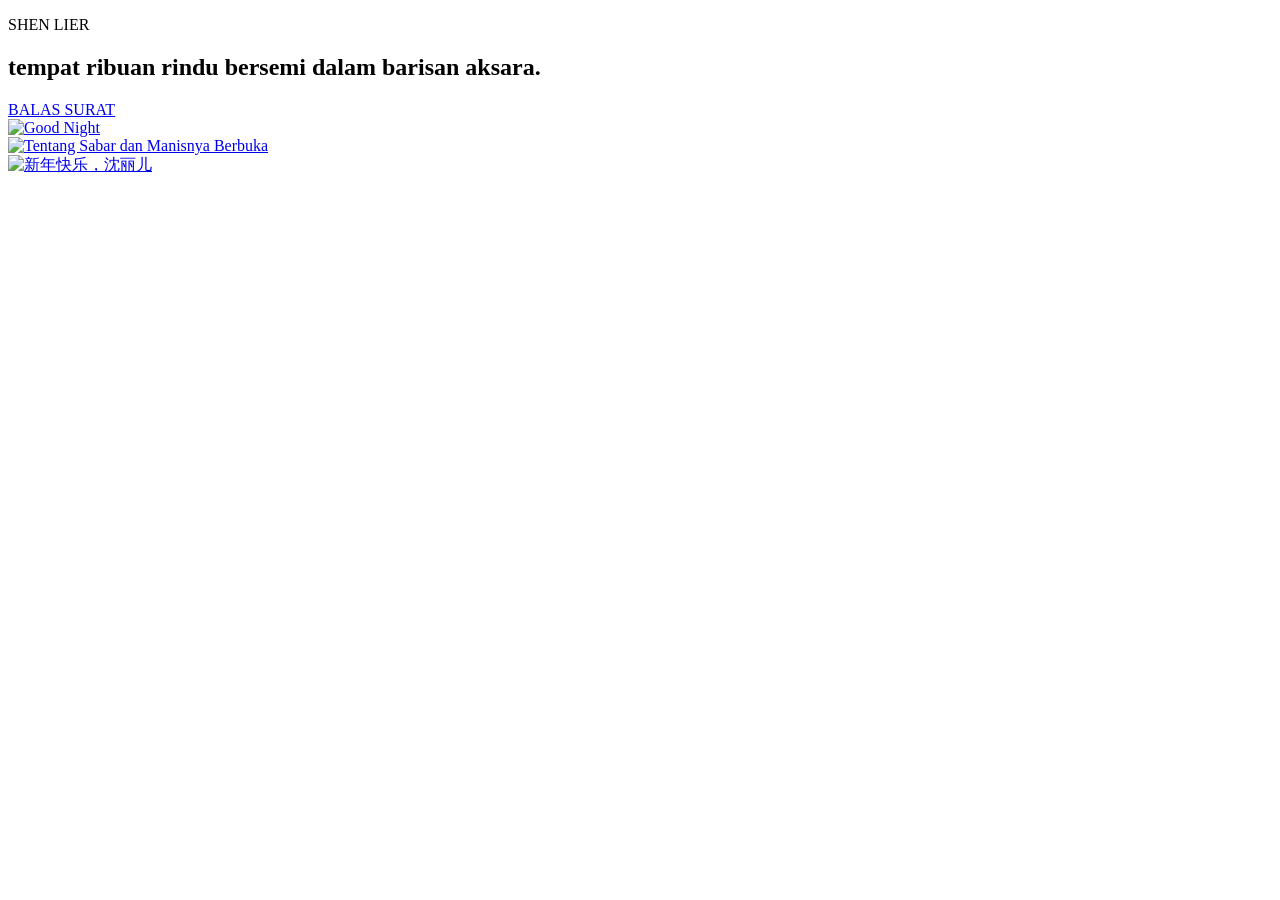
==== index.html @ 6b97e1d6 "loveletter" ====
<!DOCTYPE html>
<html lang="en">
<head>
	<title>Untukmu, Shen Lier</title>
	<meta name="description" content="tempat di mana setiap rindu bersemi, khusus untukmu yang tak pernah terganti.">
  <meta name="viewport" content="width=device-width, initial-scale=1.0">
	<meta name="mobile-web-app-capable" content="yes">
  <meta name="apple-mobile-web-app-capable" content="yes">
  <meta name="theme-color" content="#880e4f">
	<meta name="msapplication-TileColor" content="#880e4f">
	<meta name="msapplication-TileImage" content="https://cdn-icons-png.flaticon.com/512/3940/3940626.png">
	<meta content='IE=edge' http-equiv='X-UA-Compatible'/>
	<meta charset="UTF-8">
	<link rel="stylesheet" href="./assets/css/love-letter.css">
  <!-- OpenGraph-Facebook ======================================== -->
	<meta property="og:url" content="https://shenlier.pages.dev">
  <meta property="og:type" content="website">
  <meta property="og:title" content="Shen Lier ❤️">
  <meta property="og:description" content="tempat di mana setiap rindu bersemi, khusus untukmu yang tak pernah terganti.">
  <meta property="og:image" content="https://shenlier.pages.dev/assets/img/opengraph-22022026.JPG">
  <!-- OpenGraph-Twitter ========================================= -->
  <meta name="twitter:card" content="summary_large_image">
  <meta property="twitter:domain" content="shenlier.pages.dev">
  <meta property="twitter:url" content="https://shenlier.pages.dev">
  <meta name="twitter:title" content="Shen Lier ❤️">
  <meta name="twitter:description" content="tempat di mana setiap rindu bersemi, khusus untukmu yang tak pernah terganti.">
  <meta name="twitter:image" content="https://shenlier.pages.dev/assets/img/opengraph-22022026.JPG">
  <!-- Favicons ================================================== -->
	<link rel="icon" href="data:image/svg+xml,<svg xmlns=%22http://www.w3.org/2000/svg%22 viewBox=%220 0 100 100%22><text y=%22.9em%22 font-size=%2290%22>💌</text></svg>">
</head>
<body>
	<div class="celestial">
		<section class="castle">
			<div class="queen">
				<hgroup class="queen-chamber">
					<p class="queen-name">SHEN LIER</p>
					<h2 class="queen-diary">tempat ribuan rindu bersemi dalam barisan aksara.</h2>
					<a href="javascript:void(0)" class="queen-letter" onclick="balasSurat()">
						<span>BALAS SURAT</span>
					</a>
				</hgroup>
				<div class="constellation">
					<a href="./28022026.html" class="star">
						<img alt="Good Night" src="./assets/img/opengraph-28022026.JPG"></a>
				</div>
				<div class="constellation">
					<a href="./26022026.html" class="star">
						<img alt="Tentang Sabar dan Manisnya Berbuka" src="./assets/img/opengraph-26022026.JPG"></a>
				</div>
				<div class="constellation">
					<a href="https://hny-shenlier.pages.dev" class="star">
						<img alt="新年快乐，沈丽儿" src="./assets/img/opengraph-20122025.JPG"></a>
				</div>
			</div>
		</section>
	</div>
	<script src="./assets/js/storyline.js"></script>
</body>
</html>
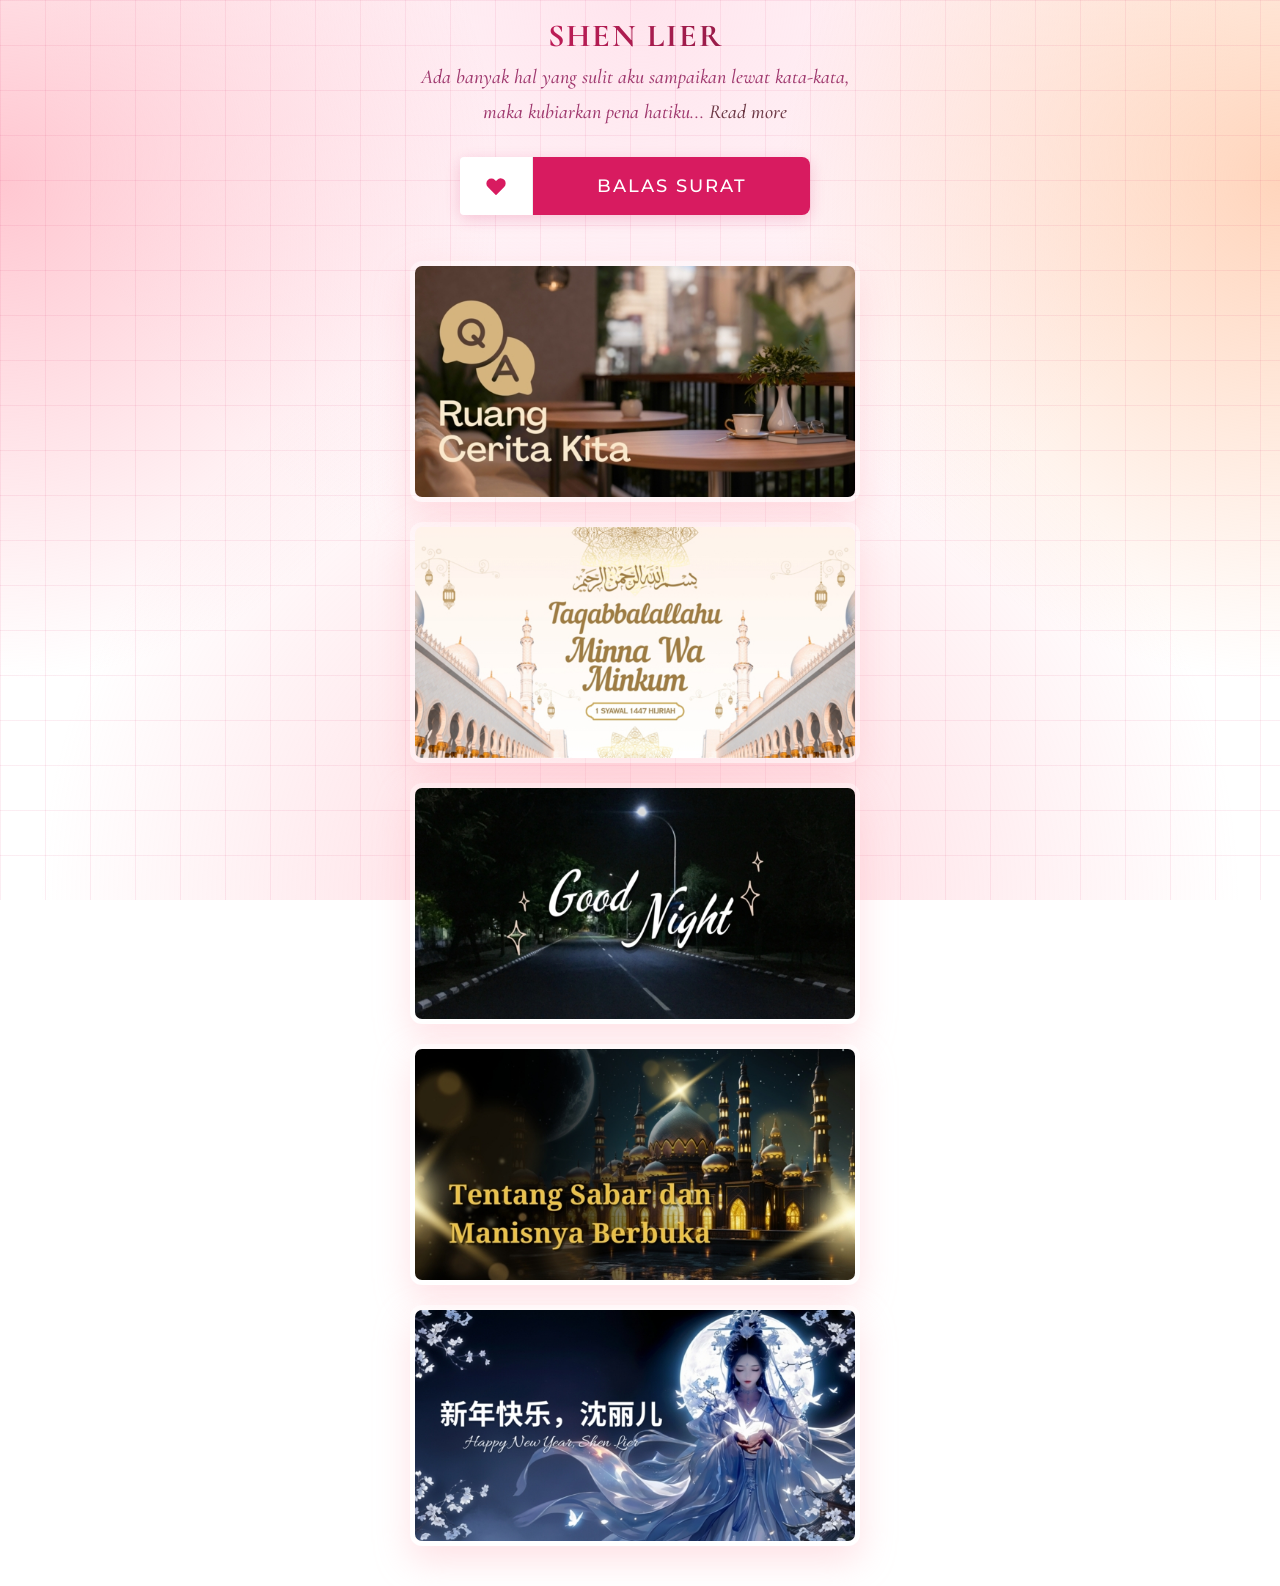
==== commit 2586e38b: "loveletter" ====
--- a/index.html
+++ b/index.html
@@ -1,59 +1,83 @@
 <!DOCTYPE html>
 <html lang="en">
 <head>
-	<title>Untukmu, Shen Lier</title>
+	<title>Untukmu, Shen Lier 💞</title>
 	<meta name="description" content="tempat di mana setiap rindu bersemi, khusus untukmu yang tak pernah terganti.">
   <meta name="viewport" content="width=device-width, initial-scale=1.0">
 	<meta name="mobile-web-app-capable" content="yes">
   <meta name="apple-mobile-web-app-capable" content="yes">
-  <meta name="theme-color" content="#880e4f">
-	<meta name="msapplication-TileColor" content="#880e4f">
+  <meta name="theme-color" content="#ffafbd">
+	<meta name="msapplication-TileColor" content="#ffafbd">
 	<meta name="msapplication-TileImage" content="https://cdn-icons-png.flaticon.com/512/3940/3940626.png">
 	<meta content='IE=edge' http-equiv='X-UA-Compatible'/>
 	<meta charset="UTF-8">
 	<link rel="stylesheet" href="./assets/css/love-letter.css">
+	<link rel="stylesheet" href="./assets/css/library/readjs.css">
   <!-- OpenGraph-Facebook ======================================== -->
 	<meta property="og:url" content="https://shenlier.pages.dev">
   <meta property="og:type" content="website">
-  <meta property="og:title" content="Shen Lier ❤️">
+  <meta property="og:title" content="Shen Lier 💕">
   <meta property="og:description" content="tempat di mana setiap rindu bersemi, khusus untukmu yang tak pernah terganti.">
-  <meta property="og:image" content="https://shenlier.pages.dev/assets/img/opengraph-22022026.JPG">
+  <meta property="og:image" content="https://shenlier.pages.dev/assets/img/opengraph-20260222.JPG">
   <!-- OpenGraph-Twitter ========================================= -->
   <meta name="twitter:card" content="summary_large_image">
   <meta property="twitter:domain" content="shenlier.pages.dev">
   <meta property="twitter:url" content="https://shenlier.pages.dev">
-  <meta name="twitter:title" content="Shen Lier ❤️">
+  <meta name="twitter:title" content="Shen Lier 💕">
   <meta name="twitter:description" content="tempat di mana setiap rindu bersemi, khusus untukmu yang tak pernah terganti.">
-  <meta name="twitter:image" content="https://shenlier.pages.dev/assets/img/opengraph-22022026.JPG">
+  <meta name="twitter:image" content="https://shenlier.pages.dev/assets/img/opengraph-20260222.JPG">
   <!-- Favicons ================================================== -->
 	<link rel="icon" href="data:image/svg+xml,<svg xmlns=%22http://www.w3.org/2000/svg%22 viewBox=%220 0 100 100%22><text y=%22.9em%22 font-size=%2290%22>💌</text></svg>">
 </head>
 <body>
+	<div class="bg-pattern-layer"></div>
 	<div class="celestial">
 		<section class="castle">
 			<div class="queen">
 				<hgroup class="queen-chamber">
 					<p class="queen-name">SHEN LIER</p>
-					<h2 class="queen-diary">tempat ribuan rindu bersemi dalam barisan aksara.</h2>
-					<a href="javascript:void(0)" class="queen-letter" onclick="balasSurat()">
-						<span>BALAS SURAT</span>
-					</a>
+					<h2 class="queen-diary" data-read-more="{ visible: false, useStyledContainer: false }">Ada banyak hal yang sulit aku sampaikan lewat kata-kata, maka kubiarkan pena hatiku bicara melalui rupa surat-surat ini.<br>
+						Ini adalah kumpulan surat yang kutitipkan pada waktu, agar tiap kali kau membacanya ulang nanti, kau tetap bisa merasakan kehangatan yang sama seperti saat pertama kali aku merindukanmu.<br>
+						Setiap barisnya adalah janji kecil bahwa meski dunia terus berubah, perasaanku padamu akan tetap abadi dalam balutan aksara yang kusimpan rapi agar kau selalu punya tempat untuk merasa begitu dicintai.<br>
+						Dan jika suatu saat kau ingin berbagi cerita, aku akan selalu di sini, menanti balasan darimu.</h2>
+					<!-- <a href="javascript:void(0)" class="queen-letter" onclick="balasSurat()"><span>BALAS SURAT</span></a> -->
+					<button class="love-letter" onclick="balasSurat()">
+						<span class="heart-vault"><i class="ph--heart-2"></i></span>
+						<span class="ink-script">BALAS SURAT</span>
+					</button>
 				</hgroup>
 				<div class="constellation">
-					<a href="./28022026.html" class="star">
-						<img alt="Good Night" src="./assets/img/opengraph-28022026.JPG"></a>
+					<a href="" class="star">
+						<img alt="QnA: Ruang Cerita Kita" src="./assets/img/compress/opengraph-20260323.JPG"></a>
 				</div>
 				<div class="constellation">
-					<a href="./26022026.html" class="star">
-						<img alt="Tentang Sabar dan Manisnya Berbuka" src="./assets/img/opengraph-26022026.JPG"></a>
+					<a href="./20260316.html" class="star">
+						<img alt="EID MUBARAK 1447 H" src="./assets/img/compress/opengraph-20260316.JPG"></a>
 				</div>
 				<div class="constellation">
-					<a href="https://hny-shenlier.pages.dev" class="star">
-						<img alt="新年快乐，沈丽儿" src="./assets/img/opengraph-20122025.JPG"></a>
+					<a href="./20260228.html" class="star">
+						<img alt="Good Night" src="./assets/img/compress/opengraph-20260228.JPG"></a>
+				</div>
+				<div class="constellation">
+					<a href="./20260226.html" class="star">
+						<img alt="Tentang Sabar dan Manisnya Berbuka" src="./assets/img/compress/opengraph-20260226.JPG"></a>
+				</div>
+				<div class="constellation">
+					<a href="./20251220.html" class="star">
+						<img alt="新年快乐，沈丽儿" src="./assets/img/compress/opengraph-20251220.JPG"></a>
 				</div>
 			</div>
 		</section>
+		<button id="back2top" class="back2top" type="button">
+			<svg xmlns="http://www.w3.org/2000/svg" fill="none" viewBox="0 0 14 20">
+    		<path stroke="currentColor" stroke-linecap="round" stroke-linejoin="round" stroke-width="1.5" d="M7 1.44V19M13 7.146 7 1 1 7.146"></path>
+  		</svg>
+		</button>
 	</div>
 	<script src="./assets/js/storyline.js"></script>
+	<script src="./assets/js/library/readjs.js"></script>
 </body>
+	<script>
+    var readJsInstance = readJs_Initialize({"maximumLengthOfText": 83,"useStyledContainers": false});
+  </script>
 </html>
--- a/assets/css/love-letter.css
+++ b/assets/css/love-letter.css
@@ -0,0 +1,357 @@
+@import url('https://fonts.googleapis.com/css2?family=Cormorant+Garamond:ital,wght@0,600;1,500&family=Montserrat:wght@300;500&display=swap');
+
+* {
+	box-sizing: border-box;
+}
+* {
+  scrollbar-color: var(--scroll-thumb) var(--scroll-track);
+  font-feature-settings: "zero", "cv03";
+  scrollbar-width: auto;
+	scrollbar-gutter: stable;
+  scrollbar-width: thin;
+}
+*::-webkit-scrollbar {
+  width: 0.3em;
+}
+*::-webkit-scrollbar-track {
+  background: var(--scroll-track);margin-bottom: 0.75em;
+}
+*::-webkit-scrollbar-thumb {
+  background-color: var(--scroll-thumb);border-radius: 16px;
+}
+
+:root {
+  --primary-pink: #ffafbd;
+  --secondary-pink: #ffc3a0;
+  --deep-pink: #d81b60;
+  --soft-text: #880e4f;
+  --queen-diary: #63434a;
+  --scroll-track: #ffdee9;
+  --scroll-thumb: #c94e86;
+  --white-glass: rgba(255, 255, 255, 0.3);
+  --bg-gradient: linear-gradient(135deg, #ffdee9 30%, #ffffff 100%);
+  --text-gradient: linear-gradient(to right, #d81b60, #7d1d3f);
+
+  --font-queen: 'Cormorant Garamond', serif;
+  --font-body: 'Montserrat', sans-serif;
+  --dark-accent: #4a0e1c;
+
+  --read-more: #4A0E1C;
+  --read-less: #2D132C;
+}
+::selection {
+  background-color: #C94E86;color: #FFE3F6;
+}
+html {
+  scroll-behavior: smooth;
+}
+html, body {
+	margin: 0;
+	padding: 0;
+	font-family: var(--font-body);
+  background: var(--bg-gradient);
+  background-attachment: fixed;
+  color: var(--dark-accent);
+  cursor: default;
+}
+
+.bg-pattern-layer {
+  position: fixed;
+  inset: 0;
+  z-index: 1;
+  pointer-events: none;
+  background: var(--bg-gradient); 
+  
+  background-image:
+    linear-gradient(to right, rgba(216, 27, 96, 0.08) 1.5px, transparent 1.5px),
+    linear-gradient(to bottom, rgba(216, 27, 96, 0.08) 1.5px, transparent 1.5px),
+    radial-gradient(circle 500px at 0% 20%, rgba(255, 175, 189, 0.7), transparent),
+    radial-gradient(circle 500px at 100% 20%, rgba(255, 195, 160, 0.7), transparent),
+    radial-gradient(circle 600px at 50% 0%, rgba(255, 222, 233, 0.8), transparent),
+    radial-gradient(circle 600px at 50% 100%, rgba(255, 175, 189, 0.5), transparent);
+
+  background-size: 
+    45px 45px, 
+    45px 45px, 
+    100% 100%, 
+    100% 100%, 
+    100% 100%, 
+    100% 100%;
+}
+
+html, body {
+  background: #ffffff;
+  margin: 0;
+  padding: 0;
+}
+
+.celestial {
+	margin: 0 auto;
+	padding: 20px;
+	min-height: 100vh;
+	box-sizing: border-box;
+	display: flex;
+	flex-direction: column;
+	align-items: center;
+	max-width: 100%;
+  position: relative;
+  z-index: 1;
+  background: transparent;
+}
+
+.celestial .queen {
+  margin: 0 auto;
+  max-width: 116rem;
+  width: 100%
+}
+
+.celestial .castle {
+  width: 100%;
+  display: flex;
+  justify-content: center;
+  position: relative;
+}
+.celestial .queen {
+    position: relative;
+    z-index: 10;
+    width: 100%;
+    text-align: center;
+    display: flex;
+    flex-direction: column;
+}
+.celestial .queen-chamber {
+    line-height: 1;
+    margin: 0 auto 1em;
+}
+.queen-chamber .queen-name {
+  font-family: var(--font-queen);
+  font-size: 3.5rem;
+  font-weight: 600;
+  letter-spacing: 4px;
+    background: var(--text-gradient);
+    background-clip: text;
+    font-size: 1.5em;
+    font-weight: 700;
+    -webkit-text-fill-color: transparent;
+    margin: 0;
+    letter-spacing: 2px;
+}
+
+.queen-chamber .queen-diary {
+  font-family: var(--font-queen);
+  font-style: italic;
+  font-size: 1.25rem;
+  font-weight: 500;
+  color: var(--soft-text);
+  margin: 10px 0 20px;
+  line-height: 1.5;
+  opacity: 0.8;
+}
+.queen-letter {
+    font-family: var(--font-body);
+    font-size: 0.8rem;
+    font-weight: 500;
+    letter-spacing: 3px;
+    color: var(--soft-text);
+    text-decoration: underline;
+    text-underline-offset: 8px;
+    padding: 0;
+    margin: 0;
+    display: inline-block;
+    cursor: pointer;
+    transition: opacity 0.3s ease;
+}
+.queen-letter:hover {
+    color: var(--deep-pink);
+}
+
+.ph--heart {
+  display: inline-block;
+	width: 1.2em;
+  height: 1.2em;
+  background-image: url("data:image/svg+xml,%3Csvg xmlns='http://www.w3.org/2000/svg' viewBox='0 0 256 256'%3E%3Cpath fill='%23d81b60' d='M240,102c0,70-103.79,126.66-108.21,129a8,8,0,0,1-7.58,0C119.79,228.66,16,172,16,102A62.07,62.07,0,0,1,78,40c20.65,0,38.73,8.88,50,23.89C139.27,48.88,157.35,40,178,40A62.07,62.07,0,0,1,240,102Z'/%3E%3C/svg%3E");
+  background-size: contain;
+	background-repeat: no-repeat;
+	vertical-align: middle;
+	flex-shrink: 0;
+}
+.ph--heart-2 {
+  display: inline-block;
+	width: 1.4em;
+  height: 1.4em;
+  background-image: url("data:image/svg+xml,%3Csvg xmlns='http://www.w3.org/2000/svg' viewBox='0 0 256 256'%3E%3Cpath fill='%23d81b60' d='M240,98a57.63,57.63,0,0,1-17,41L133.7,229.62a8,8,0,0,1-11.4,0L33,139a58,58,0,0,1,82-82.1L128,69.05l13.09-12.19A58,58,0,0,1,240,98Z'/%3E%3C/svg%3E");
+  background-size: contain;
+	background-repeat: no-repeat;
+	vertical-align: middle;
+	flex-shrink: 0;
+}
+
+.love-letter {
+  box-sizing: border-box;
+	background-color: var(--deep-pink);
+	border: 0;
+	border-radius: 8px;
+	box-shadow: 0 4px 15px rgba(216, 27, 96, 0.2);
+	color: #fff;
+	cursor: pointer;
+	display: flex;
+	align-items: center;
+	padding: 0;
+  font-family: var(--font-body);
+  font-weight: 500;
+	font-size: 16px;
+  letter-spacing: 2px;
+	text-transform: uppercase;
+	margin: 30px auto;
+  width: 100%;
+  max-width: 350px;
+}
+.love-letter:focus {
+	outline: none;
+}
+.love-letter .heart-vault {
+  box-sizing: border-box;
+	background-color: #fff;
+	border-top-left-radius: 4px;
+	border-bottom-left-radius: 4px;
+	border-right: 1px solid #eee;
+	color: var(--deep-pink);
+	padding: 15px 20px;
+	position: relative;
+}
+.love-letter .ink-script {
+  box-sizing: border-box;
+  padding: 0 15px;
+  flex: 1;
+  text-align: center;
+  font-size: 16px;
+}
+.heart {
+	position: absolute;
+	color: var(--deep-pink);
+	font-size: 15px;
+	top: 50%;
+	left: 50%;
+	transform: translate(-50%, -50%);
+	animation: fly 3s linear forwards;
+}
+@keyframes fly {to {transform: translate(-50%, -50px);}}
+
+.constellation {
+    margin: 0;
+    margin-bottom: 20px;
+    width: 100%;
+    line-height: 0;
+}
+.constellation a img {
+  display: block;
+    width: 100%;
+    height: auto;
+    border-radius: 12px;
+    box-shadow: 0 15px 35px rgba(255, 182, 193, 0.4); 
+    transition: transform 0.3s ease, box-shadow 0.3s ease;
+    border: 5px solid var(--white-glass);
+}
+.constellation a:hover img {
+    transform: scale(1.03);
+    box-shadow: 0 15px 35px rgba(255, 182, 193, 0.4); 
+    filter: brightness(1.1);
+}
+
+.back2top {
+  position: fixed;
+  bottom: 1.25rem;
+  right: 1rem;
+  z-index: 40;
+
+  width: 50px;
+  height: 50px;
+  border-radius: 12px;
+  display: flex;
+  align-items: center;
+  justify-content: center;
+  border: 1px solid rgba(102, 102, 102, 0.4);
+  
+  background: linear-gradient(180deg, rgba(26, 26, 26, 0.4) 0%, rgba(26, 26, 26, 0.28) 100%);
+  -webkit-backdrop-filter: blur(5px);
+  backdrop-filter: blur(5px);
+  color: rgb(102, 102, 102);
+  
+  opacity: 0;
+  visibility: hidden;
+  transform: translateY(20px);
+  transition: all 0.3s cubic-bezier(0.4, 0, 0.2, 1);
+  cursor: pointer;
+}
+.back2top.show {
+  opacity: 1;
+  visibility: visible;
+  transform: translateY(0);
+}
+.back2top:hover {
+  background: #d81b60;
+  color: white;
+  border-color: #d81b60;
+}
+.back2top svg {
+  width: 14px;
+  height: 21px;
+}
+
+@media (max-width: 375px) {
+  .love-letter .ink-script {
+    font-size: 14px;
+    letter-spacing: 1px;
+  }
+  .love-letter .heart-vault {
+    padding: 12px 15px;
+  }
+}
+@media (min-width: 576px) {
+	.celestial {
+		margin: 0 10%;
+		padding: 0 20px 0 20px;
+	}
+}
+@media (max-width: 575px) {
+  .bg-pattern-layer {
+    background-image:
+      linear-gradient(to right, rgba(216, 27, 96, 0.08) 1.5px, transparent 1.5px),
+      linear-gradient(to bottom, rgba(216, 27, 96, 0.08) 1.5px, transparent 1.5px),
+      radial-gradient(circle 300px at 0% 25%, rgba(255, 175, 189, 0.7), transparent),
+      radial-gradient(circle 300px at 100% 25%, rgba(255, 195, 160, 0.7), transparent),
+      radial-gradient(circle 450px at 50% 0%, rgba(255, 255, 255, 0.95), transparent),
+      radial-gradient(circle 450px at 50% 100%, rgba(255, 175, 189, 0.5), transparent);
+
+    background-size: 
+      45px 45px, 
+      45px 45px, 
+      100% 100%, 
+      100% 100%, 
+      100% 100%, 
+      100% 100%;
+  }
+}
+@media (min-width: 768px) {
+	.celestial {
+		margin: 0 10%;
+		padding: 0 20px 0 20px;
+    margin-bottom:-6.67vw;
+	}
+  .queen-chamber .queen-name {
+    font-size: 2rem;
+  }
+  .love-letter .ink-script {
+    font-size: 18px;
+  }
+  .love-letter .heart-vault {
+    padding: 18px 25px;
+  }
+}
+@media (min-width: 1024px) {
+	.celestial {
+		max-width: 450px;
+		margin: 0 auto;
+		padding: 20px 0 20px 0;
+	}
+}
--- a/assets/css/library/readjs.css
+++ b/assets/css/library/readjs.css
@@ -0,0 +1,72 @@
+/*
+ * Read.js Library v0.1.2
+ *
+ * Copyright 2021 Bunoon
+ * Released under the GNU AGPLv3 license
+ */
+
+ 
+/*
+    -------------------------------------------------------------------------
+    Read.js - Text Container
+    -------------------------------------------------------------------------
+*/
+
+div.rjs-text-container {
+    padding: 10px;
+    background-color: #EEEEEE;
+    border-radius: .25rem;
+    border: 1px solid #AAAAAA;
+}
+
+
+/*
+    -------------------------------------------------------------------------
+    Read.js - Links
+    -------------------------------------------------------------------------
+*/
+
+a.rjs-read-more,
+a.rjs-read-more:visited,
+a.rjs-read-less,
+a.rjs-read-less:visited {
+    text-decoration: none;
+    cursor: pointer;
+}
+
+a.rjs-read-more,
+a.rjs-read-more:visited {
+    color: var(--read-more);
+    padding-left: 5px;
+}
+
+a.rjs-read-less,
+a.rjs-read-less:visited {
+    color: var(--read-less);
+    padding-left: 7px;
+}
+
+a.rjs-read-more:hover,
+a.rjs-read-less:hover {
+    opacity: 0.7;
+    text-decoration: underline;
+    transition: all .3s;
+}
+
+a.rjs-read-more:active,
+a.rjs-read-less:active {
+    opacity: 0.5;
+    text-decoration: underline;
+    transition: all .3s;
+}
+
+h2.queen-diary {
+    white-space: pre-line; 
+    display: block;
+    font-weight: normal;
+    line-height: 1.8;
+}
+a.rjs-read-more {
+    display: inline-block;
+    margin-top: 5px;
+}
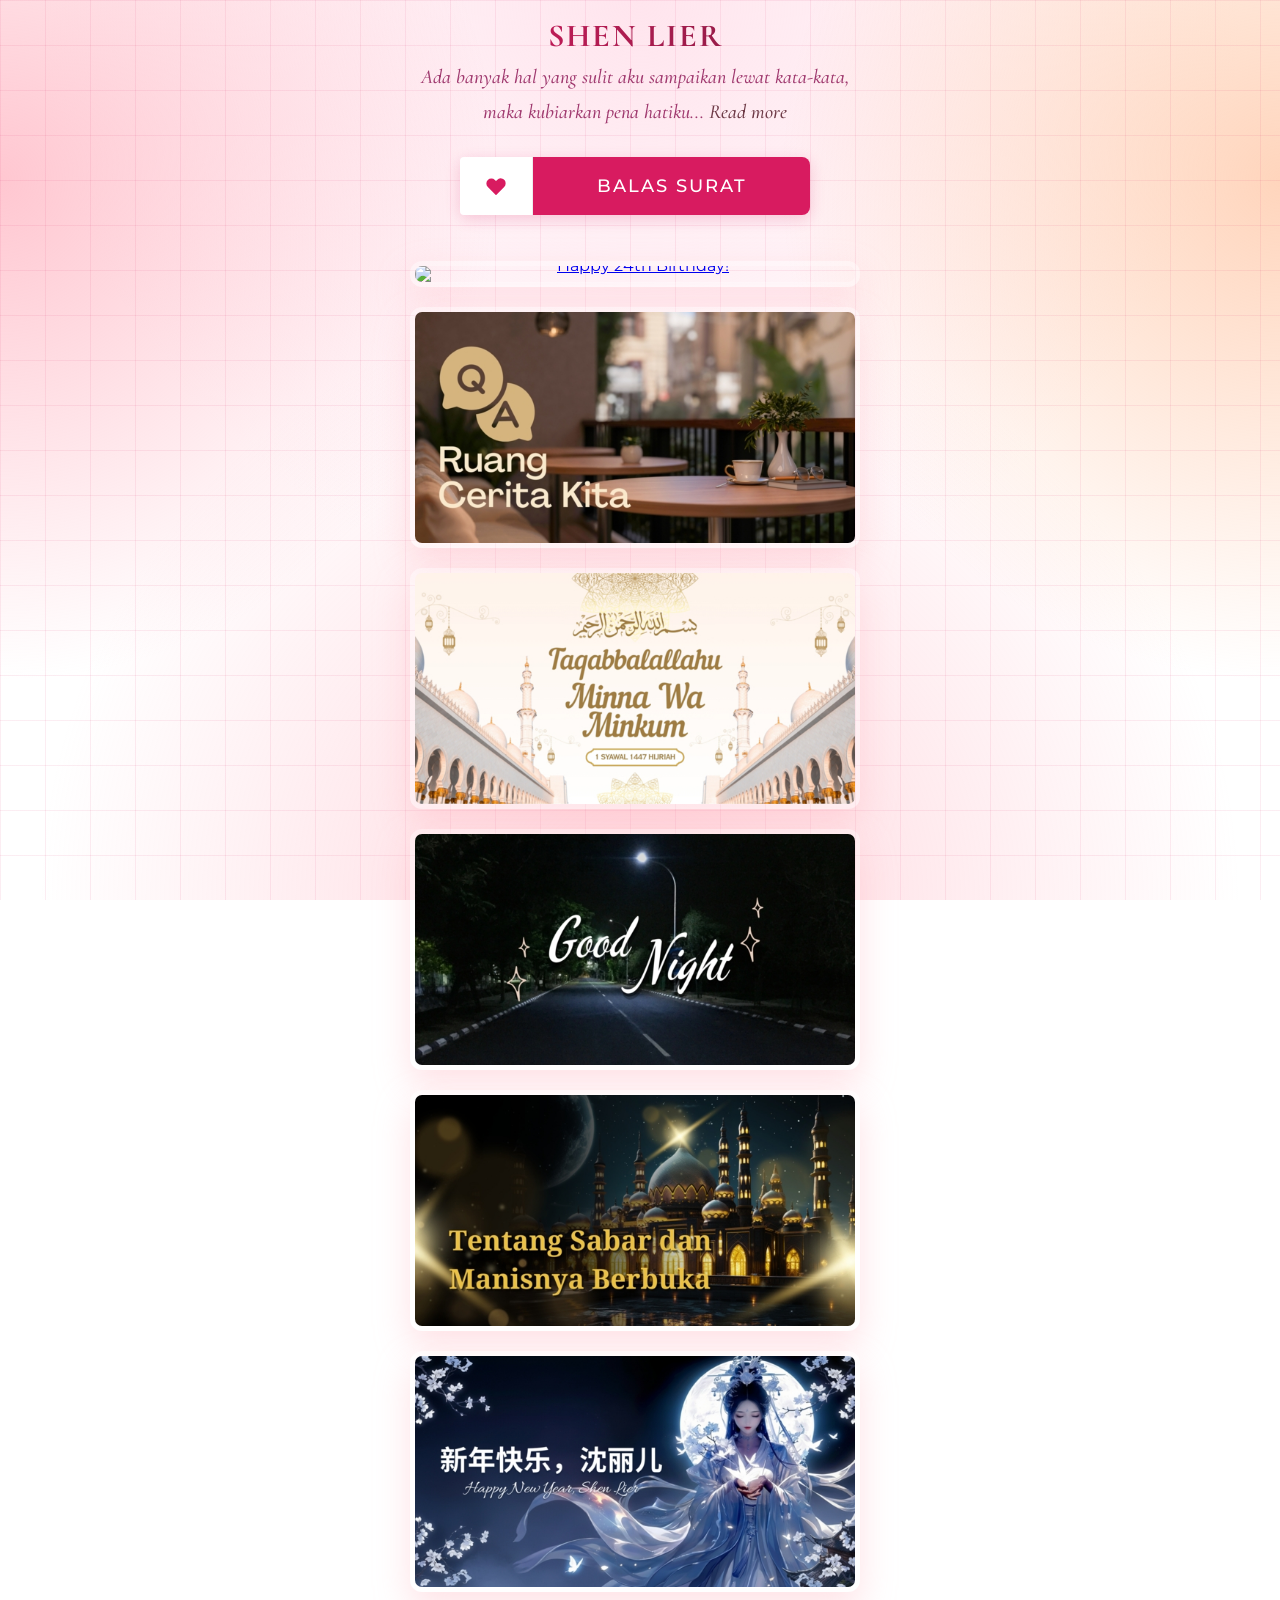
==== commit 0c090dda: "loveletter" ====
--- a/index.html
+++ b/index.html
@@ -47,6 +47,10 @@
 					</button>
 				</hgroup>
 				<div class="constellation">
+					<a href="./20260605.html" class="star">
+						<img alt="Happy 24th Birthday!" src="./assets/img/compress/opengraph-20260605.JPG"></a>
+				</div>
+				<div class="constellation">
 					<a href="" class="star">
 						<img alt="QnA: Ruang Cerita Kita" src="./assets/img/compress/opengraph-20260323.JPG"></a>
 				</div>
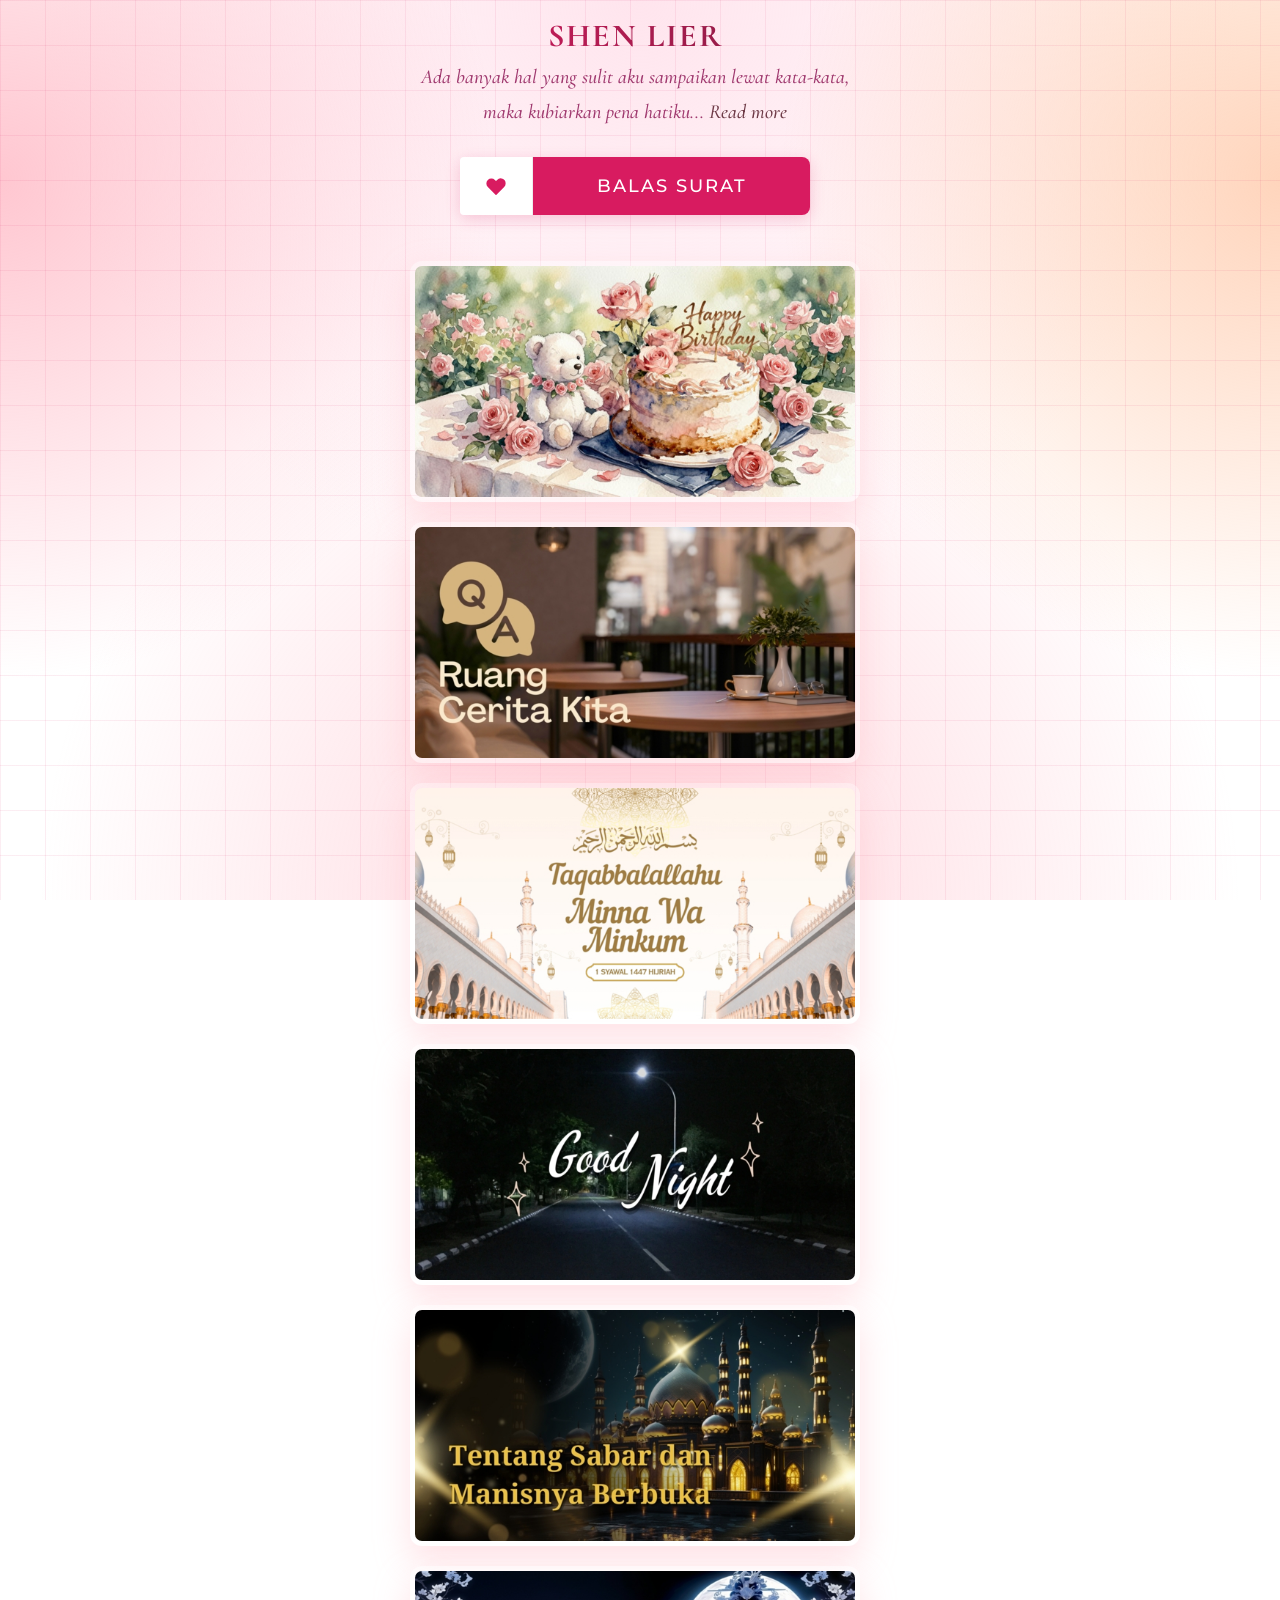
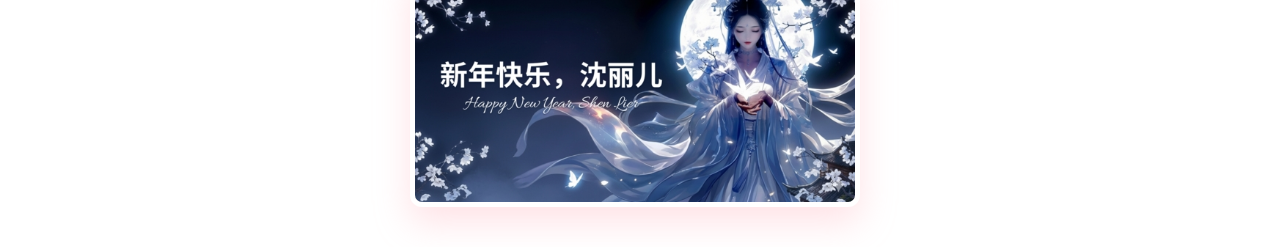
==== commit bcc1b059: "loveletter" ====
--- a/index.html
+++ b/index.html
@@ -6,8 +6,8 @@
   <meta name="viewport" content="width=device-width, initial-scale=1.0">
 	<meta name="mobile-web-app-capable" content="yes">
   <meta name="apple-mobile-web-app-capable" content="yes">
-  <meta name="theme-color" content="#ffafbd">
-	<meta name="msapplication-TileColor" content="#ffafbd">
+  <meta name="theme-color" content="#ffc2dd">
+	<meta name="msapplication-TileColor" content="#ffc2dd">
 	<meta name="msapplication-TileImage" content="https://cdn-icons-png.flaticon.com/512/3940/3940626.png">
 	<meta content='IE=edge' http-equiv='X-UA-Compatible'/>
 	<meta charset="UTF-8">
